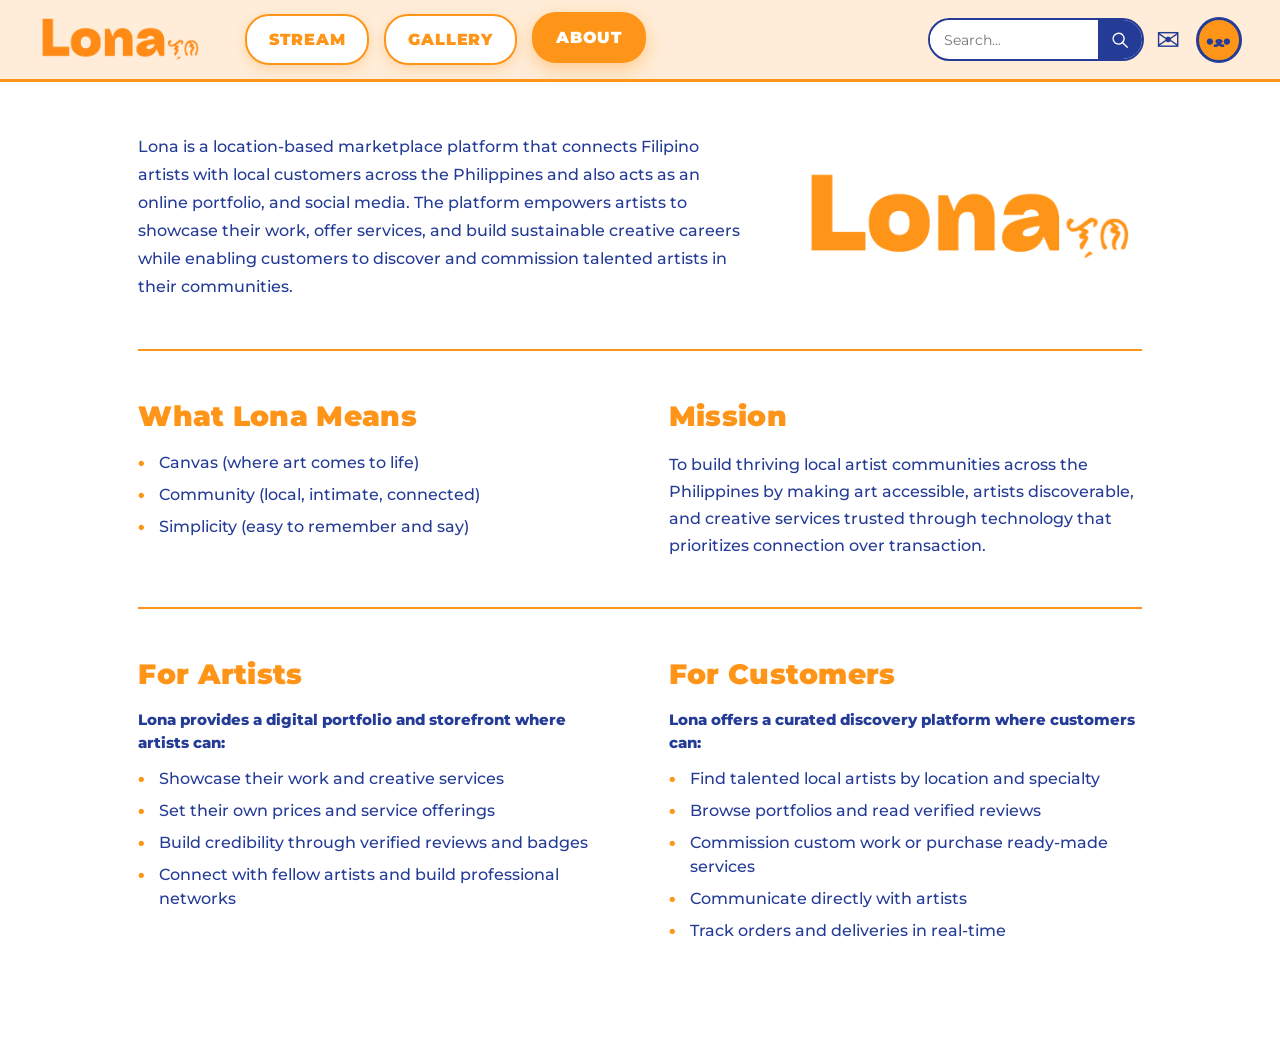
==== About.html @ efc61fd5 "Fixed up the link to the profile for every html, fixed the css of the Message.html" ====
<!DOCTYPE html>
<html lang="en">
<head>
  <meta charset="UTF-8">
  <meta name="viewport" content="width=device-width, initial-scale=1.0">
  <title>Lona – About</title>
  <link href="https://fonts.googleapis.com/css2?family=Montserrat:wght@400;500;700;800;900&display=swap" rel="stylesheet">
  <link rel="stylesheet" href="About.css">
</head>
<body>

<!-- NAV -->
<nav>
  <a class="nav-logo" href="#">
    <img src="LONA full sign.PNG" alt="LONA" title="LONA">
  </a>

  <div class="nav-links">
    <a href="Stream.html">STREAM</a>
    <a href="Gallery.html">GALLERY</a>
    <a href="About.html" class="active">ABOUT</a>
  </div>

  <div class="nav-right">
    <div class="nav-search">
      <input type="text" placeholder="Search...">
      <button>
        <svg width="16" height="16" viewBox="0.5 0.3 47.7 47.7">
          <path d="M20.2,38.39A18.2,18.2,0,1,1,33.07,7.33h0A18.19,18.19,0,0,1,20.2,38.39ZM20.2,6a14.2,14.2,0,1,0,10,4.15A14.16,14.16,0,0,0,20.2,6Z"/>
          <path d="M46,48a2,2,0,0,1-1.41-.59L30.24,33.07a2,2,0,1,1,2.83-2.83L47.41,44.59A2,2,0,0,1,46,48Z"/>
        </svg>
      </button>
    </div>
    <a class="nav-msg" href="message.html">✉</a>
    <a class="nav-avatar" id="navAvatar" href="profile.html">•ﻌ•</a>
  </div>
</nav>

<!-- MAIN CONTENT -->
<main class="page-wrap">

  <!-- INTRO SECTION -->
  <section class="intro-section">
    <div class="intro-text">
      <p>Lona is a location-based marketplace platform that connects Filipino artists with local customers across the Philippines and also acts as an online portfolio, and social media. The platform empowers artists to showcase their work, offer services, and build sustainable creative careers while enabling customers to discover and commission talented artists in their communities.</p>
    </div>
    <div class="intro-logo">
      <img src="LONA full sign.PNG" alt="Lona Logo">
    </div>
  </section>

  <hr class="section-divider">

  <!-- WHAT LONA MEANS + MISSION -->
  <section class="two-col-section">
    <div class="col">
      <h2 class="col-title">What Lona Means</h2>
      <ul class="styled-list">
        <li>Canvas (where art comes to life)</li>
        <li>Community (local, intimate, connected)</li>
        <li>Simplicity (easy to remember and say)</li>
      </ul>
    </div>
    <div class="col">
      <h2 class="col-title">Mission</h2>
      <p class="col-body">To build thriving local artist communities across the Philippines by making art accessible, artists discoverable, and creative services trusted through technology that prioritizes connection over transaction.</p>
    </div>
  </section>

  <hr class="section-divider">

  <!-- FOR ARTISTS + FOR CUSTOMERS -->
  <section class="two-col-section">
    <div class="col">
      <h2 class="col-title">For Artists</h2>
      <p class="col-subtitle">Lona provides a digital portfolio and storefront where artists can:</p>
      <ul class="styled-list">
        <li>Showcase their work and creative services</li>
        <li>Set their own prices and service offerings</li>
        <li>Build credibility through verified reviews and badges</li>
        <li>Connect with fellow artists and build professional networks</li>
      </ul>
    </div>
    <div class="col">
      <h2 class="col-title">For Customers</h2>
      <p class="col-subtitle">Lona offers a curated discovery platform where customers can:</p>
      <ul class="styled-list">
        <li>Find talented local artists by location and specialty</li>
        <li>Browse portfolios and read verified reviews</li>
        <li>Commission custom work or purchase ready-made services</li>
        <li>Communicate directly with artists</li>
        <li>Track orders and deliveries in real-time</li>
      </ul>
    </div>
  </section>

</main>

</body>
</html>
---- About.css ----
*,*::before,*::after{box-sizing:border-box;margin:0;padding:0}

:root{
  --blue:#253c97;
  --orange:#ff9518;
  --cream:#ffedd9;
  --white:#ffffff;
  --font:'Montserrat',sans-serif
}

body{font-family:var(--font);background:var(--white);color:var(--blue);min-height:100vh}

/* ── NAV ── */
nav{
  background:var(--cream);
  border-bottom:3px solid var(--orange);
  padding:0 2.4rem;
  height:82px;
  display:flex;
  align-items:center;
  justify-content:space-between;
  position:sticky;
  top:0;
  z-index:200
}

.nav-logo{
  display:flex;
  align-items:center;
  text-decoration:none
}
.nav-logo img{
  height:53px;
  mix-blend-mode:multiply;
  object-fit:contain
}

.nav-links{
  display:flex;
  gap:15px;
  margin-right:auto;
  margin-left:2.5rem;
}

.nav-links a{
  text-decoration:none;
  color:var(--orange);
  font-weight:900;
  border:2.5px solid var(--orange);
  padding:14px 22px;
  border-radius:24px;
  transition:all .18s ease;
  letter-spacing:.8px;
  background:white;
  box-shadow:0 4px 12px rgba(255,149,24,0.25);
}

.nav-links a:hover,
.nav-links a.active{
  background:var(--orange);
  color:white;
  transform:translateY(-2px);
  box-shadow:0 6px 18px rgba(255,149,24,0.4);
}

.nav-right{display:flex;align-items:center;gap:12px}

.nav-search{
  display:flex;
  align-items:center;
  border:2.5px solid var(--blue);
  border-radius:24px;
  overflow:hidden;
  height:43px;
  background:white
}
.nav-search input{
  border:none;
  background:white;
  padding:0 14px;
  font-family:var(--font);
  font-size:.9rem;
  color:var(--blue);
  outline:none;
  width:168px
}
.nav-search button{
  background:var(--blue);
  border:none;
  color:var(--white);
  padding:0 14px;
  height:100%;
  cursor:pointer;
  display:flex;
  align-items:center
}
.nav-search button svg{fill:white}

.nav-msg{font-size:1.8rem;cursor:pointer;text-decoration:none;color:var(--blue)}
.nav-avatar{
  width:46px;height:46px;border-radius:50%;
  background:var(--orange);
  display:flex;align-items:center;justify-content:center;
  font-size:1.2rem;cursor:pointer;
  border:3px solid var(--blue);
  color:var(--blue);font-weight:900;
  overflow:hidden;margin-left:4px;
  text-decoration:none;
}

/* ── PAGE WRAP ── */
.page-wrap{
  max-width:1080px;
  margin:0 auto;
  padding:3.2rem 2.4rem 4rem;
}

/* ── INTRO SECTION ── */
.intro-section{
  display:flex;
  align-items:center;
  gap:3rem;
  margin-bottom:3rem;
}

.intro-text{
  flex:1;
  font-size:1rem;
  line-height:1.75;
  color:var(--blue);
  font-weight:500;
}

.intro-logo{
  flex-shrink:0;
  width:340px;
  display:flex;
  align-items:center;
  justify-content:center;
}

.intro-logo img{
  width:100%;
  max-width:340px;
  mix-blend-mode:multiply;
  object-fit:contain;
}

/* ── DIVIDER ── */
.section-divider{
  border:none;
  border-top:2.5px solid var(--orange);
  margin:0 0 3rem;
}

/* ── TWO COLUMN SECTIONS ── */
.two-col-section{
  display:grid;
  grid-template-columns:1fr 1fr;
  gap:2.4rem 3.6rem;
  margin-bottom:3rem;
}

.col-title{
  font-size:1.72rem;
  font-weight:900;
  color:var(--orange);
  margin-bottom:1.1rem;
  letter-spacing:.3px;
}

.col-body{
  font-size:.97rem;
  line-height:1.75;
  color:var(--blue);
  font-weight:500;
}

.col-subtitle{
  font-size:.95rem;
  font-weight:800;
  color:var(--blue);
  margin-bottom:.75rem;
  line-height:1.5;
}

/* ── STYLED LIST ── */
.styled-list{
  list-style:none;
  padding:0;
  display:flex;
  flex-direction:column;
  gap:.45rem;
}

.styled-list li{
  font-size:.97rem;
  color:var(--blue);
  font-weight:500;
  line-height:1.6;
  padding-left:1.3rem;
  position:relative;
}

.styled-list li::before{
  content:'•';
  color:var(--orange);
  font-weight:900;
  position:absolute;
  left:0;
  top:0;
}

/* ── RESPONSIVE ── */
@media(max-width:760px){
  .intro-section{
    flex-direction:column;
    gap:1.8rem;
  }
  .intro-logo{
    width:100%;
  }
  .two-col-section{
    grid-template-columns:1fr;
    gap:2rem;
  }
  nav{
    padding:0 1.2rem;
    height:70px;
  }
  .nav-links{
    gap:8px;
    margin-left:1rem;
  }
  .nav-links a{
    padding:10px 14px;
    font-size:.8rem;
  }
  .nav-search input{
    width:100px;
  }
}
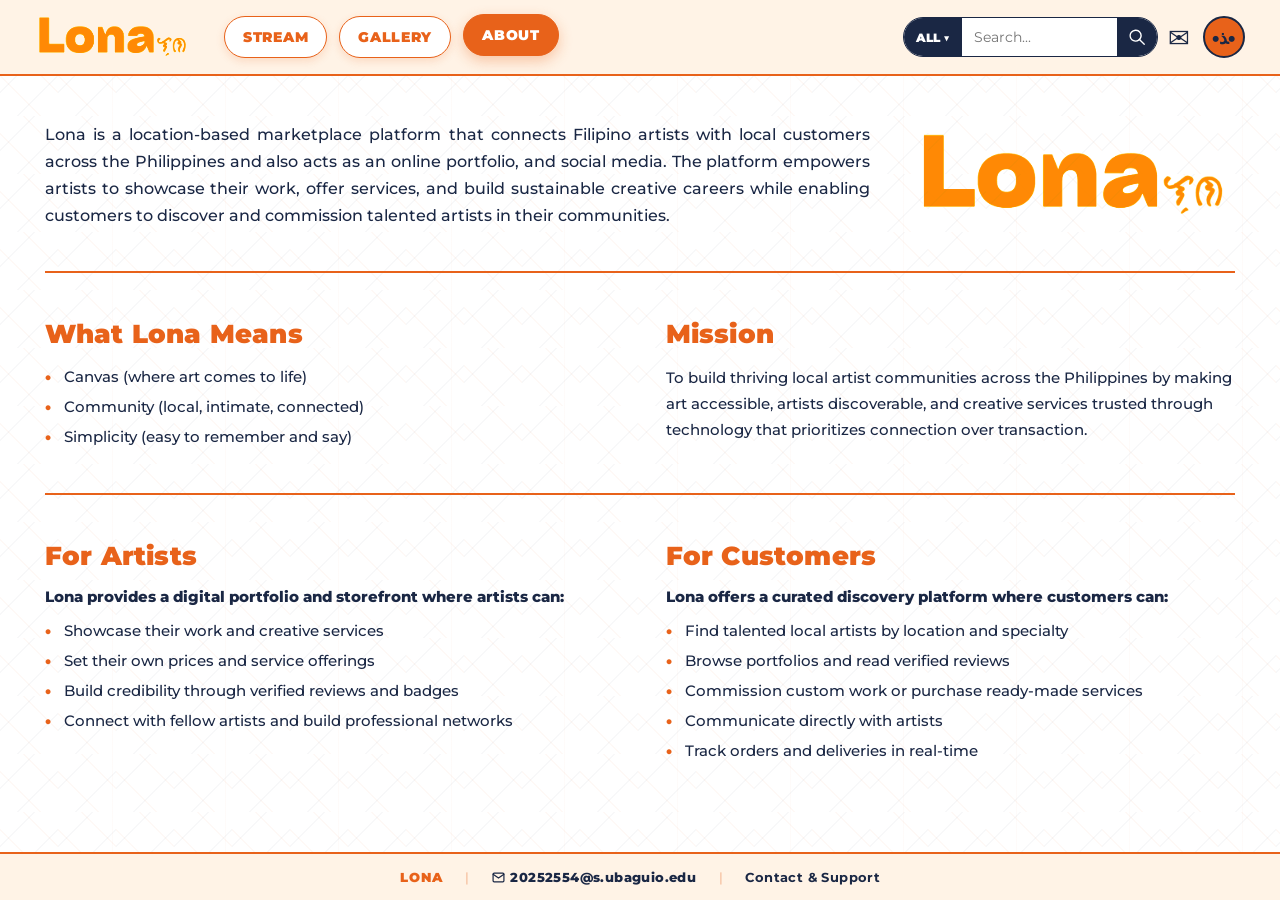
==== commit 14f1435f: "Clean deploy to fix 404" ====
--- a/About.html
+++ b/About.html
@@ -6,12 +6,79 @@
   <title>Lona – About</title>
   <link href="https://fonts.googleapis.com/css2?family=Montserrat:wght@400;500;700;800;900&display=swap" rel="stylesheet">
   <link rel="stylesheet" href="About.css">
+  <script src="lona-storage.js"></script>
+  <script src="lona-footer.js"></script>
+  <style>
+    .nav-avatar-wrap { position: relative; }
+    .nav-avatar-dropdown {
+      display: none; position: absolute; right: 0; top: calc(100% + 8px);
+      background: white; border: 2.5px solid var(--orange);
+      border-radius: 14px; overflow: hidden; min-width: 150px;
+      box-shadow: 0 6px 20px rgba(37,60,151,.18); z-index: 500;
+    }
+    .nav-avatar-dropdown.open { display: block; }
+    .nav-avatar-dropdown a,
+    .nav-avatar-dropdown button {
+      display: block; width: 100%; text-decoration: none;
+      background: none; border: none; text-align: left;
+      padding: 11px 18px; font-family: var(--font);
+      font-size: .9rem; font-weight: 800; color: var(--blue);
+      cursor: pointer; transition: background .13s;
+    }
+    .nav-avatar-dropdown a:hover { background: var(--cream); }
+    .nav-avatar-dropdown button { color: #c0392b; }
+    .nav-avatar-dropdown button:hover { background: #fff0f0; }
+    .search-wrap { position: relative; }
+    .search-category-btn {
+      background: var(--cream); border: none; border-right: 2px solid var(--blue);
+      padding: 0 10px; height: 100%; cursor: pointer;
+      font-family: var(--font); font-size: .75rem; font-weight: 900;
+      color: var(--blue); white-space: nowrap; display: flex; align-items: center; gap: 3px;
+    }
+    .search-category-btn:hover { background: #ffe0bb; }
+    .search-cat-dropdown {
+      display: none; position: absolute; left: 0; top: calc(100% + 4px);
+      background: white; border: 2.5px solid var(--orange);
+      border-radius: 14px; overflow: visible; min-width: 190px;
+      box-shadow: 0 6px 20px rgba(37,60,151,.15); z-index: 600;
+    }
+    .search-cat-dropdown.open { display: block; }
+    .scat-item {
+      position: relative; padding: 10px 16px;
+      font-family: var(--font); font-size: .88rem; font-weight: 800;
+      color: var(--blue); cursor: pointer; transition: background .12s;
+      display: flex; align-items: center; justify-content: space-between;
+    }
+    .scat-item:hover { background: var(--cream); }
+    .scat-sub {
+      display: none; position: absolute; left: calc(100% + 2px); top: -2px;
+      background: white; border: 2.5px solid var(--orange);
+      border-radius: 14px; overflow: hidden; min-width: 170px;
+      box-shadow: 0 6px 20px rgba(37,60,151,.15); z-index: 601;
+    }
+    .scat-item:hover .scat-sub { display: block; }
+    .scat-sub-item {
+      padding: 9px 16px; font-family: var(--font);
+      font-size: .85rem; font-weight: 700; color: var(--blue);
+      cursor: pointer; transition: background .12s;
+    }
+    .scat-sub-item:hover { background: var(--cream); }
+    .search-results-bar {
+      display: none; position: absolute; left: 0; top: calc(100% + 6px);
+      background: white; border: 2.5px solid var(--orange);
+      border-radius: 14px; min-width: 300px;
+      box-shadow: 0 6px 24px rgba(37,60,151,.16); z-index: 590;
+      padding: 14px 18px; font-family: var(--font);
+    }
+    .search-results-bar.open { display: block; }
+    .search-result-msg { font-size: .92rem; font-weight: 700; color: var(--blue); line-height: 1.7; }
+  </style>
 </head>
 <body>
 
 <!-- NAV -->
 <nav>
-  <a class="nav-logo" href="#">
+  <a class="nav-logo" href="About.html">
     <img src="LONA full sign.PNG" alt="LONA" title="LONA">
   </a>
 
@@ -22,17 +89,44 @@
   </div>
 
   <div class="nav-right">
-    <div class="nav-search">
-      <input type="text" placeholder="Search...">
-      <button>
-        <svg width="16" height="16" viewBox="0.5 0.3 47.7 47.7">
-          <path d="M20.2,38.39A18.2,18.2,0,1,1,33.07,7.33h0A18.19,18.19,0,0,1,20.2,38.39ZM20.2,6a14.2,14.2,0,1,0,10,4.15A14.16,14.16,0,0,0,20.2,6Z"/>
-          <path d="M46,48a2,2,0,0,1-1.41-.59L30.24,33.07a2,2,0,1,1,2.83-2.83L47.41,44.59A2,2,0,0,1,46,48Z"/>
-        </svg>
-      </button>
-    </div>
-    <a class="nav-msg" href="message.html">✉</a>
-    <a class="nav-avatar" id="navAvatar" href="profile.html">•ﻌ•</a>
+    <div class="search-wrap" id="searchWrap">
+      <div class="nav-search">
+        <button class="search-category-btn" id="catBtn" onclick="toggleCatDropdown(event)" type="button">
+          <span id="catLabel">ALL</span> &#9660;
+        </button>
+        <input type="text" id="searchInput" placeholder="Search..." oninput="handleSearch()" onkeydown="if(event.key==='Enter')handleSearch()">
+        <button onclick="handleSearch()">
+          <svg width="16" height="16" viewBox="0.5 0.3 47.7 47.7">
+            <path d="M20.2,38.39A18.2,18.2,0,1,1,33.07,7.33h0A18.19,18.19,0,0,1,20.2,38.39ZM20.2,6a14.2,14.2,0,1,0,10,4.15A14.16,14.16,0,0,0,20.2,6Z"/>
+            <path d="M46,48a2,2,0,0,1-1.41-.59L30.24,33.07a2,2,0,1,1,2.83-2.83L47.41,44.59A2,2,0,0,1,46,48Z"/>
+          </svg>
+        </button>
+      </div>
+      <div class="search-cat-dropdown" id="catDropdown">
+        <div class="scat-item" onclick="selectCat('ARTIST NAME',event)">ARTIST NAME</div>
+        <div class="scat-item" onclick="selectCat('ART NAME',event)">ART NAME</div>
+        <div class="scat-item">SERVICES &#9658;
+          <div class="scat-sub">
+            <div class="scat-sub-item" onclick="selectCat('Illustration',event)">Illustration</div>
+            <div class="scat-sub-item" onclick="selectCat('Portrait',event)">Portrait</div>
+            <div class="scat-sub-item" onclick="selectCat('Photography',event)">Photography</div>
+            <div class="scat-sub-item" onclick="selectCat('Music',event)">Music</div>
+            <div class="scat-sub-item" onclick="selectCat('Writing',event)">Writing</div>
+            <div class="scat-sub-item" onclick="selectCat('Design',event)">Design</div>
+            <div class="scat-sub-item" onclick="selectCat('Crafts',event)">Crafts</div>
+          </div>
+        </div>
+      </div>
+      <div class="search-results-bar" id="searchResults"></div>
+    </div>
+    <a class="nav-msg" href="message.html">&#x2709;</a>
+    <div class="nav-avatar-wrap" id="navAvatarWrap">
+      <div class="nav-avatar" id="navAvatar" onclick="toggleAvatarDrop(event)" style="cursor:pointer">&#x2022;&#xFEAC;&#x2022;</div>
+      <div class="nav-avatar-dropdown" id="avatarDrop">
+        <a href="profile.html">Profile</a>
+        <button onclick="logOut()">Log Out</button>
+      </div>
+    </div>
   </div>
 </nav>
 
@@ -96,5 +190,18 @@
 
 </main>
 
+<script>
+(function(){
+  try { var s=localStorage.getItem('lonaProfile'); if(s){var p=JSON.parse(s);var el=document.getElementById('navAvatar');if(p.avatar)el.innerHTML='<img src="'+p.avatar+'" style="width:100%;height:100%;object-fit:cover;border-radius:50%">';else if(p.name)el.textContent=p.name.charAt(0).toUpperCase();} }catch(e){}
+  var _cat='ALL';
+  window.toggleCatDropdown=function(e){e.stopPropagation();document.getElementById('catDropdown').classList.toggle('open');document.getElementById('searchResults').classList.remove('open');};
+  window.selectCat=function(cat,e){if(e)e.stopPropagation();_cat=cat;document.getElementById('catLabel').textContent=cat.length>9?cat.slice(0,8)+'\u2026':cat;document.getElementById('catDropdown').classList.remove('open');window.handleSearch();};
+  window.handleSearch=function(){var q=document.getElementById('searchInput').value.trim(),res=document.getElementById('searchResults');if(!q){res.classList.remove('open');return;}var html='';if(_cat==='ARTIST NAME')html='<div class="search-result-msg">Are you trying to find this person?<br><span>&#x0F10;&#x15CE;</span> No artists here yet.</div>';else if(_cat==='ART NAME')html='<div class="search-result-msg">Maybe this is what you want?<br><span>&#x0F10;&#x15CE;</span> No art to show here yet.</div>';else html='<div class="search-result-msg">No artist found.<br><span>&#x0F10;&#x15CE;</span> No artists here yet.</div>';res.innerHTML=html;res.classList.add('open');};
+  window.toggleAvatarDrop=function(e){e.stopPropagation();document.getElementById('avatarDrop').classList.toggle('open');};
+  window.logOut=function(){localStorage.removeItem('lonaProfile');window.location.href='index.html';};
+  document.addEventListener('click',function(e){if(!e.target.closest('#navAvatarWrap')){var d=document.getElementById('avatarDrop');if(d)d.classList.remove('open');}if(!e.target.closest('#searchWrap')){var cd=document.getElementById('catDropdown'),sr=document.getElementById('searchResults');if(cd)cd.classList.remove('open');if(sr)sr.classList.remove('open');}});
+})();
+</script>
+
 </body>
 </html>
--- a/About.css
+++ b/About.css
@@ -1,242 +1,72 @@
+@import url('shared-nav.css');
 *,*::before,*::after{box-sizing:border-box;margin:0;padding:0}
+body{font-family:var(--font);color:var(--blue);min-height:100vh}
+.page-wrap{max-width:1280px;margin:0 auto;padding:2.8rem 2.8rem 3.6rem}
+.intro-section{display:flex;align-items:center;gap:2.8rem;margin-bottom:2.6rem}
+.intro-text{flex:1;font-size:.97rem;line-height:1.75;color:var(--blue);font-weight:500;text-align:justify}
+.intro-logo{flex-shrink:0;width:320px;display:flex;align-items:center;justify-content:center}
+.intro-logo img{
+  width:100%;max-width:320px;object-fit:contain;
+  mix-blend-mode:darken;
+  filter:saturate(1.9) brightness(1.02) hue-rotate(-3deg);
+}
+.section-divider{border:none;border-top:2px solid var(--orange);margin:0 0 2.8rem}
+.two-col-section{display:grid;grid-template-columns:1fr 1fr;gap:2.2rem 3.2rem;margin-bottom:2.8rem}
+.col-title{font-size:1.6rem;font-weight:900;color:var(--orange);margin-bottom:1rem;letter-spacing:.2px}
+.col-body{font-size:.95rem;line-height:1.72;color:var(--blue);font-weight:500}
+.col-subtitle{font-size:.92rem;font-weight:800;color:var(--blue);margin-bottom:.7rem;line-height:1.45}
+.styled-list{list-style:none;padding:0;display:flex;flex-direction:column;gap:.4rem}
+.styled-list li{font-size:.95rem;color:var(--blue);font-weight:500;line-height:1.55;padding-left:1.2rem;position:relative}
+.styled-list li::before{content:'•';color:var(--orange);font-weight:900;position:absolute;left:0;top:0}
 
-:root{
-  --blue:#253c97;
-  --orange:#ff9518;
-  --cream:#ffedd9;
-  --white:#ffffff;
-  --font:'Montserrat',sans-serif
+/* ══════════════════════════════════════
+   RESPONSIVE BREAKPOINTS
+══════════════════════════════════════ */
+
+@media(max-width:1024px){
+  .page-wrap{padding:2rem 2rem 3.6rem}
+  .intro-section{gap:2rem;margin-bottom:2rem}
+  .intro-text{font-size:.93rem}
+  .intro-logo{width:280px}
+  .section-divider{margin:0 0 2.2rem}
+  .two-col-section{gap:1.8rem 2.8rem;margin-bottom:2.2rem}
+  .col-title{font-size:1.4rem;margin-bottom:.8rem}
+  .col-body{font-size:.92rem}
+  .col-subtitle{font-size:.88rem;margin-bottom:.6rem}
+  .styled-list li{font-size:.92rem}
 }
 
-body{font-family:var(--font);background:var(--white);color:var(--blue);min-height:100vh}
-
-/* ── NAV ── */
-nav{
-  background:var(--cream);
-  border-bottom:3px solid var(--orange);
-  padding:0 2.4rem;
-  height:82px;
-  display:flex;
-  align-items:center;
-  justify-content:space-between;
-  position:sticky;
-  top:0;
-  z-index:200
+@media(max-width:768px){
+  .page-wrap{padding:1.6rem 1.6rem 3.6rem}
+  .intro-section{gap:1.2rem;margin-bottom:1.6rem;flex-direction:column}
+  .intro-text{font-size:.9rem;line-height:1.65}
+  .intro-logo{width:100%;max-width:240px;margin:0 auto}
+  .intro-logo img{max-width:240px}
+  .section-divider{margin:0 0 1.8rem}
+  .two-col-section{grid-template-columns:1fr;gap:1.4rem;margin-bottom:1.8rem}
+  .col-title{font-size:1.2rem;margin-bottom:.7rem}
+  .col-body{font-size:.88rem;line-height:1.65}
+  .col-subtitle{font-size:.85rem;margin-bottom:.5rem}
+  .styled-list{gap:.3rem}
+  .styled-list li{font-size:.88rem;padding-left:1rem}
 }
 
-.nav-logo{
-  display:flex;
-  align-items:center;
-  text-decoration:none
+@media(max-width:480px){
+  .page-wrap{padding:1.2rem 1.2rem 3.6rem}
+  .intro-section{gap:.8rem;margin-bottom:1.2rem}
+  .intro-text{font-size:.85rem;line-height:1.6}
+  .intro-logo{width:100%;max-width:200px}
+  .intro-logo img{max-width:200px}
+  .section-divider{margin:0 0 1.4rem;border-width:1.5px}
+  .two-col-section{gap:1rem;margin-bottom:1.4rem}
+  .col-title{font-size:1rem;margin-bottom:.6rem;letter-spacing:.1px}
+  .col-body{font-size:.82rem;line-height:1.6}
+  .col-subtitle{font-size:.78rem;margin-bottom:.4rem}
+  .styled-list{gap:.25rem}
+  .styled-list li{font-size:.82rem;padding-left:.9rem;line-height:1.5}
+  .styled-list li::before{font-size:.9rem}
 }
-.nav-logo img{
-  height:53px;
-  mix-blend-mode:multiply;
-  object-fit:contain
+@media(max-width:768px){
+  .intro-section{flex-direction:column}
+  .two-col-section{grid-template-columns:1fr;gap:1.4rem;margin-bottom:1.8rem}
 }
-
-.nav-links{
-  display:flex;
-  gap:15px;
-  margin-right:auto;
-  margin-left:2.5rem;
-}
-
-.nav-links a{
-  text-decoration:none;
-  color:var(--orange);
-  font-weight:900;
-  border:2.5px solid var(--orange);
-  padding:14px 22px;
-  border-radius:24px;
-  transition:all .18s ease;
-  letter-spacing:.8px;
-  background:white;
-  box-shadow:0 4px 12px rgba(255,149,24,0.25);
-}
-
-.nav-links a:hover,
-.nav-links a.active{
-  background:var(--orange);
-  color:white;
-  transform:translateY(-2px);
-  box-shadow:0 6px 18px rgba(255,149,24,0.4);
-}
-
-.nav-right{display:flex;align-items:center;gap:12px}
-
-.nav-search{
-  display:flex;
-  align-items:center;
-  border:2.5px solid var(--blue);
-  border-radius:24px;
-  overflow:hidden;
-  height:43px;
-  background:white
-}
-.nav-search input{
-  border:none;
-  background:white;
-  padding:0 14px;
-  font-family:var(--font);
-  font-size:.9rem;
-  color:var(--blue);
-  outline:none;
-  width:168px
-}
-.nav-search button{
-  background:var(--blue);
-  border:none;
-  color:var(--white);
-  padding:0 14px;
-  height:100%;
-  cursor:pointer;
-  display:flex;
-  align-items:center
-}
-.nav-search button svg{fill:white}
-
-.nav-msg{font-size:1.8rem;cursor:pointer;text-decoration:none;color:var(--blue)}
-.nav-avatar{
-  width:46px;height:46px;border-radius:50%;
-  background:var(--orange);
-  display:flex;align-items:center;justify-content:center;
-  font-size:1.2rem;cursor:pointer;
-  border:3px solid var(--blue);
-  color:var(--blue);font-weight:900;
-  overflow:hidden;margin-left:4px;
-  text-decoration:none;
-}
-
-/* ── PAGE WRAP ── */
-.page-wrap{
-  max-width:1080px;
-  margin:0 auto;
-  padding:3.2rem 2.4rem 4rem;
-}
-
-/* ── INTRO SECTION ── */
-.intro-section{
-  display:flex;
-  align-items:center;
-  gap:3rem;
-  margin-bottom:3rem;
-}
-
-.intro-text{
-  flex:1;
-  font-size:1rem;
-  line-height:1.75;
-  color:var(--blue);
-  font-weight:500;
-}
-
-.intro-logo{
-  flex-shrink:0;
-  width:340px;
-  display:flex;
-  align-items:center;
-  justify-content:center;
-}
-
-.intro-logo img{
-  width:100%;
-  max-width:340px;
-  mix-blend-mode:multiply;
-  object-fit:contain;
-}
-
-/* ── DIVIDER ── */
-.section-divider{
-  border:none;
-  border-top:2.5px solid var(--orange);
-  margin:0 0 3rem;
-}
-
-/* ── TWO COLUMN SECTIONS ── */
-.two-col-section{
-  display:grid;
-  grid-template-columns:1fr 1fr;
-  gap:2.4rem 3.6rem;
-  margin-bottom:3rem;
-}
-
-.col-title{
-  font-size:1.72rem;
-  font-weight:900;
-  color:var(--orange);
-  margin-bottom:1.1rem;
-  letter-spacing:.3px;
-}
-
-.col-body{
-  font-size:.97rem;
-  line-height:1.75;
-  color:var(--blue);
-  font-weight:500;
-}
-
-.col-subtitle{
-  font-size:.95rem;
-  font-weight:800;
-  color:var(--blue);
-  margin-bottom:.75rem;
-  line-height:1.5;
-}
-
-/* ── STYLED LIST ── */
-.styled-list{
-  list-style:none;
-  padding:0;
-  display:flex;
-  flex-direction:column;
-  gap:.45rem;
-}
-
-.styled-list li{
-  font-size:.97rem;
-  color:var(--blue);
-  font-weight:500;
-  line-height:1.6;
-  padding-left:1.3rem;
-  position:relative;
-}
-
-.styled-list li::before{
-  content:'•';
-  color:var(--orange);
-  font-weight:900;
-  position:absolute;
-  left:0;
-  top:0;
-}
-
-/* ── RESPONSIVE ── */
-@media(max-width:760px){
-  .intro-section{
-    flex-direction:column;
-    gap:1.8rem;
-  }
-  .intro-logo{
-    width:100%;
-  }
-  .two-col-section{
-    grid-template-columns:1fr;
-    gap:2rem;
-  }
-  nav{
-    padding:0 1.2rem;
-    height:70px;
-  }
-  .nav-links{
-    gap:8px;
-    margin-left:1rem;
-  }
-  .nav-links a{
-    padding:10px 14px;
-    font-size:.8rem;
-  }
-  .nav-search input{
-    width:100px;
-  }
-}
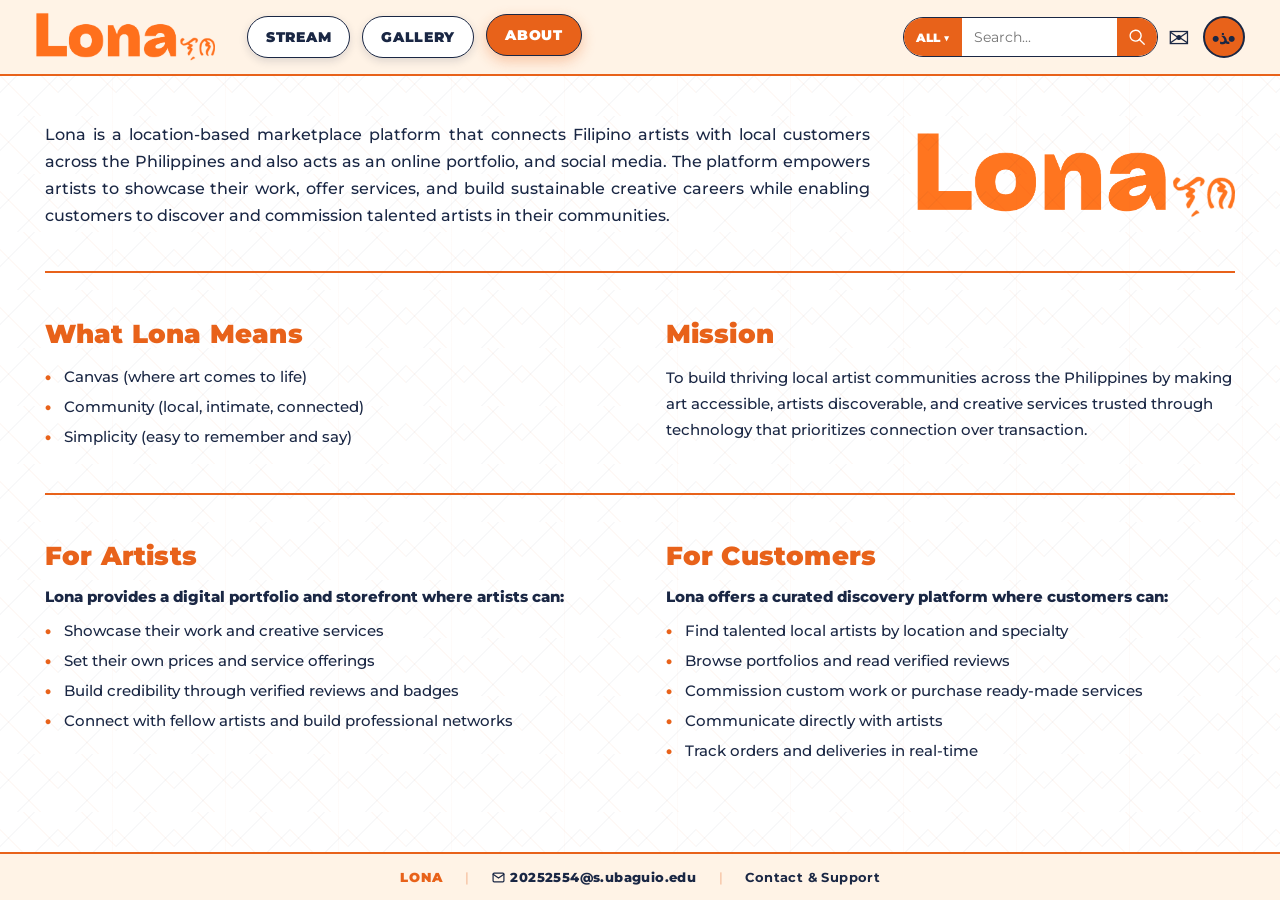
==== commit 5a7b1a92: "alot alot of changes" ====
--- a/About.html
+++ b/About.html
@@ -79,7 +79,7 @@
 <!-- NAV -->
 <nav>
   <a class="nav-logo" href="About.html">
-    <img src="LONA full sign.PNG" alt="LONA" title="LONA">
+    <img src="LONA_full_sign.PNG" alt="LONA" title="LONA">
   </a>
 
   <div class="nav-links">
@@ -139,7 +139,7 @@
       <p>Lona is a location-based marketplace platform that connects Filipino artists with local customers across the Philippines and also acts as an online portfolio, and social media. The platform empowers artists to showcase their work, offer services, and build sustainable creative careers while enabling customers to discover and commission talented artists in their communities.</p>
     </div>
     <div class="intro-logo">
-      <img src="LONA full sign.PNG" alt="Lona Logo">
+      <img src="LONA_full_sign.PNG" alt="Lona Logo">
     </div>
   </section>
 
--- a/About.css
+++ b/About.css
@@ -1,14 +1,23 @@
+/* ══════════════════════════════════
+   About.css  —  About page
+═════════════════════════════════ */
 @import url('shared-nav.css');
 *,*::before,*::after{box-sizing:border-box;margin:0;padding:0}
+
 body{font-family:var(--font);color:var(--blue);min-height:100vh}
+
+/* ── PAGE WRAP ── */
 .page-wrap{max-width:1280px;margin:0 auto;padding:2.8rem 2.8rem 3.6rem}
+
+/* ── INTRO SECTION ── */
 .intro-section{display:flex;align-items:center;gap:2.8rem;margin-bottom:2.6rem}
 .intro-text{flex:1;font-size:.97rem;line-height:1.75;color:var(--blue);font-weight:500;text-align:justify}
 .intro-logo{flex-shrink:0;width:320px;display:flex;align-items:center;justify-content:center}
 .intro-logo img{
   width:100%;max-width:320px;object-fit:contain;
-  mix-blend-mode:darken;
-  filter:saturate(1.9) brightness(1.02) hue-rotate(-3deg);
+  mix-blend-mode:multiply;
+  background:transparent;
+  filter:none;
 }
 .section-divider{border:none;border-top:2px solid var(--orange);margin:0 0 2.8rem}
 .two-col-section{display:grid;grid-template-columns:1fr 1fr;gap:2.2rem 3.2rem;margin-bottom:2.8rem}
@@ -66,7 +75,3 @@
   .styled-list li{font-size:.82rem;padding-left:.9rem;line-height:1.5}
   .styled-list li::before{font-size:.9rem}
 }
-@media(max-width:768px){
-  .intro-section{flex-direction:column}
-  .two-col-section{grid-template-columns:1fr;gap:1.4rem;margin-bottom:1.8rem}
-}
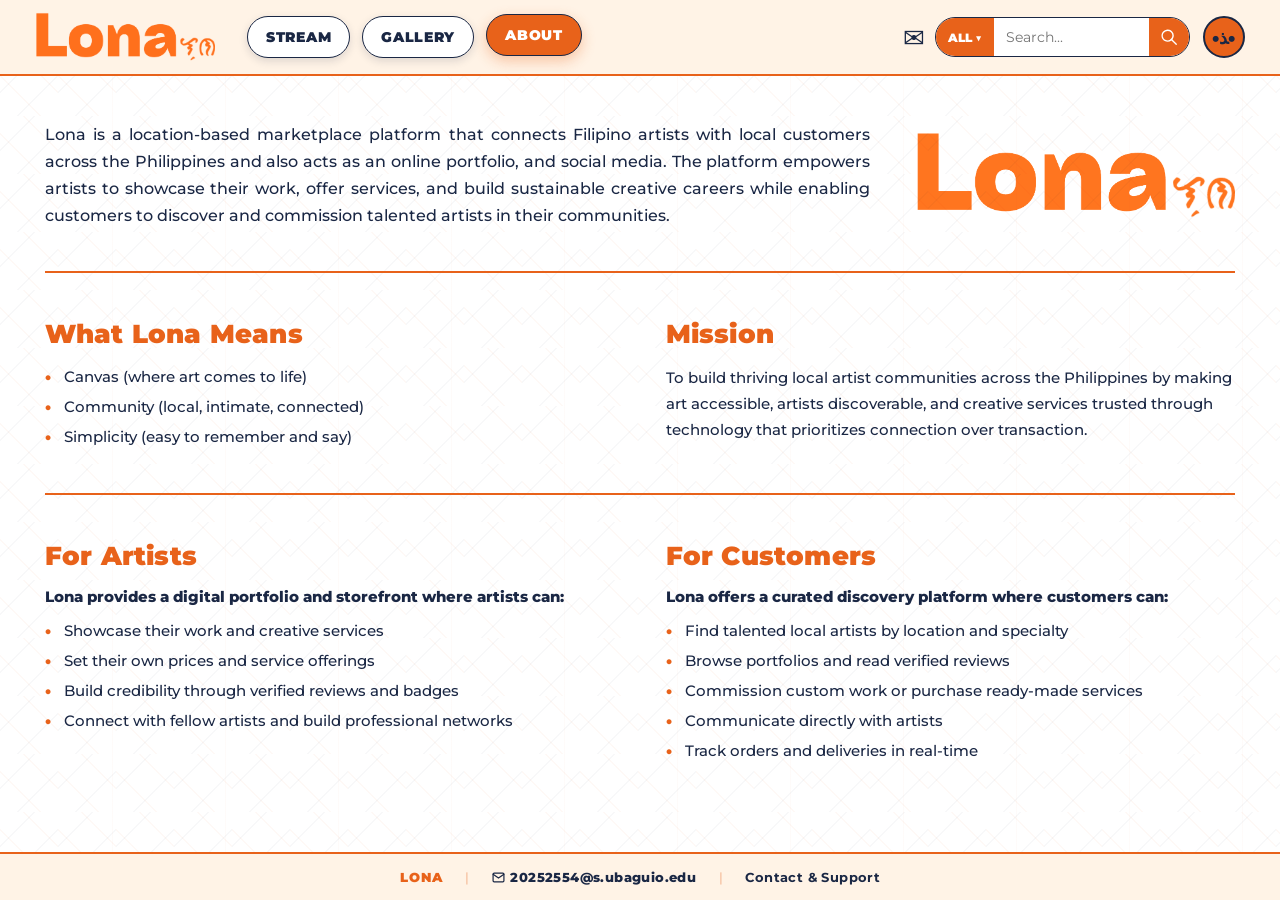
==== commit df489b4a: "fixed up mobile responsiveness and footer" ====
--- a/About.html
+++ b/About.html
@@ -78,6 +78,18 @@
 
 <!-- NAV -->
 <nav>
+  <!-- Hamburger + dropdown (mobile only, LEFT side) -->
+  <div class="nav-hamburger-wrap" id="navHamburgerWrap">
+    <button class="nav-hamburger" id="navHamburger" onclick="toggleMobileMenu()" aria-label="Menu">
+      <span></span><span></span><span></span>
+    </button>
+    <div class="nav-mobile-menu" id="mobileMenu">
+      <a href="Stream.html">STREAM</a>
+      <a href="Gallery.html">GALLERY</a>
+      <a href="About.html" class="active">ABOUT</a>
+    </div>
+  </div>
+
   <a class="nav-logo" href="About.html">
     <img src="LONA_full_sign.PNG" alt="LONA" title="LONA">
   </a>
@@ -89,6 +101,14 @@
   </div>
 
   <div class="nav-right">
+    <a class="nav-msg" href="message.html">&#x2709;</a>
+    <!-- Mobile search icon (replaces full bar on mobile) -->
+    <button class="nav-search-icon-btn" id="mobileSearchBtn" onclick="toggleMobileSearch()" aria-label="Search">
+      <svg width="17" height="17" viewBox="0.5 0.3 47.7 47.7">
+        <path d="M20.2,38.39A18.2,18.2,0,1,1,33.07,7.33h0A18.19,18.19,0,0,1,20.2,38.39ZM20.2,6a14.2,14.2,0,1,0,10,4.15A14.16,14.16,0,0,0,20.2,6Z"/>
+        <path d="M46,48a2,2,0,0,1-1.41-.59L30.24,33.07a2,2,0,1,1,2.83-2.83L47.41,44.59A2,2,0,0,1,46,48Z"/>
+      </svg>
+    </button>
     <div class="search-wrap" id="searchWrap">
       <div class="nav-search">
         <button class="search-category-btn" id="catBtn" onclick="toggleCatDropdown(event)" type="button">
@@ -119,7 +139,6 @@
       </div>
       <div class="search-results-bar" id="searchResults"></div>
     </div>
-    <a class="nav-msg" href="message.html">&#x2709;</a>
     <div class="nav-avatar-wrap" id="navAvatarWrap">
       <div class="nav-avatar" id="navAvatar" onclick="toggleAvatarDrop(event)" style="cursor:pointer">&#x2022;&#xFEAC;&#x2022;</div>
       <div class="nav-avatar-dropdown" id="avatarDrop">
@@ -130,7 +149,20 @@
   </div>
 </nav>
 
-<!-- MAIN CONTENT -->
+<!-- MOBILE SEARCH OVERLAY -->
+<div class="nav-search-overlay" id="mobileSearchOverlay" onclick="closeMobileSearchOnBg(event)">
+  <div class="nav-search-overlay-box">
+    <div class="nav-search-overlay-row">
+      <input type="text" id="mobileSearchInput" placeholder="Search artists, art, services..." autofocus>
+      <button onclick="handleMobileSearch()">
+        <svg width="16" height="16" viewBox="0.5 0.3 47.7 47.7">
+          <path d="M20.2,38.39A18.2,18.2,0,1,1,33.07,7.33h0A18.19,18.19,0,0,1,20.2,38.39ZM20.2,6a14.2,14.2,0,1,0,10,4.15A14.16,14.16,0,0,0,20.2,6Z"/>
+          <path d="M46,48a2,2,0,0,1-1.41-.59L30.24,33.07a2,2,0,1,1,2.83-2.83L47.41,44.59A2,2,0,0,1,46,48Z"/>
+        </svg>
+      </button>
+    </div>
+  </div>
+</div>
 <main class="page-wrap">
 
   <!-- INTRO SECTION -->
@@ -199,7 +231,13 @@
   window.handleSearch=function(){var q=document.getElementById('searchInput').value.trim(),res=document.getElementById('searchResults');if(!q){res.classList.remove('open');return;}var html='';if(_cat==='ARTIST NAME')html='<div class="search-result-msg">Are you trying to find this person?<br><span>&#x0F10;&#x15CE;</span> No artists here yet.</div>';else if(_cat==='ART NAME')html='<div class="search-result-msg">Maybe this is what you want?<br><span>&#x0F10;&#x15CE;</span> No art to show here yet.</div>';else html='<div class="search-result-msg">No artist found.<br><span>&#x0F10;&#x15CE;</span> No artists here yet.</div>';res.innerHTML=html;res.classList.add('open');};
   window.toggleAvatarDrop=function(e){e.stopPropagation();document.getElementById('avatarDrop').classList.toggle('open');};
   window.logOut=function(){localStorage.removeItem('lonaProfile');window.location.href='index.html';};
-  document.addEventListener('click',function(e){if(!e.target.closest('#navAvatarWrap')){var d=document.getElementById('avatarDrop');if(d)d.classList.remove('open');}if(!e.target.closest('#searchWrap')){var cd=document.getElementById('catDropdown'),sr=document.getElementById('searchResults');if(cd)cd.classList.remove('open');if(sr)sr.classList.remove('open');}});
+  // Mobile hamburger
+  window.toggleMobileMenu=function(){var m=document.getElementById('mobileMenu'),h=document.getElementById('navHamburger');m.classList.toggle('open');h.classList.toggle('open');};
+  // Mobile search overlay
+  window.toggleMobileSearch=function(){var o=document.getElementById('mobileSearchOverlay');o.classList.toggle('open');if(o.classList.contains('open'))setTimeout(function(){document.getElementById('mobileSearchInput').focus();},80);};
+  window.closeMobileSearchOnBg=function(e){if(e.target===document.getElementById('mobileSearchOverlay'))document.getElementById('mobileSearchOverlay').classList.remove('open');};
+  window.handleMobileSearch=function(){var q=document.getElementById('mobileSearchInput').value.trim();if(q)alert('Searching for: '+q);};
+  document.addEventListener('click',function(e){if(!e.target.closest('#navAvatarWrap')){var d=document.getElementById('avatarDrop');if(d)d.classList.remove('open');}if(!e.target.closest('#searchWrap')){var cd=document.getElementById('catDropdown'),sr=document.getElementById('searchResults');if(cd)cd.classList.remove('open');if(sr)sr.classList.remove('open');}if(!e.target.closest('#navHamburger')&&!e.target.closest('#mobileMenu')){var mm=document.getElementById('mobileMenu'),hb=document.getElementById('navHamburger');if(mm)mm.classList.remove('open');if(hb)hb.classList.remove('open');}});
 })();
 </script>
 
